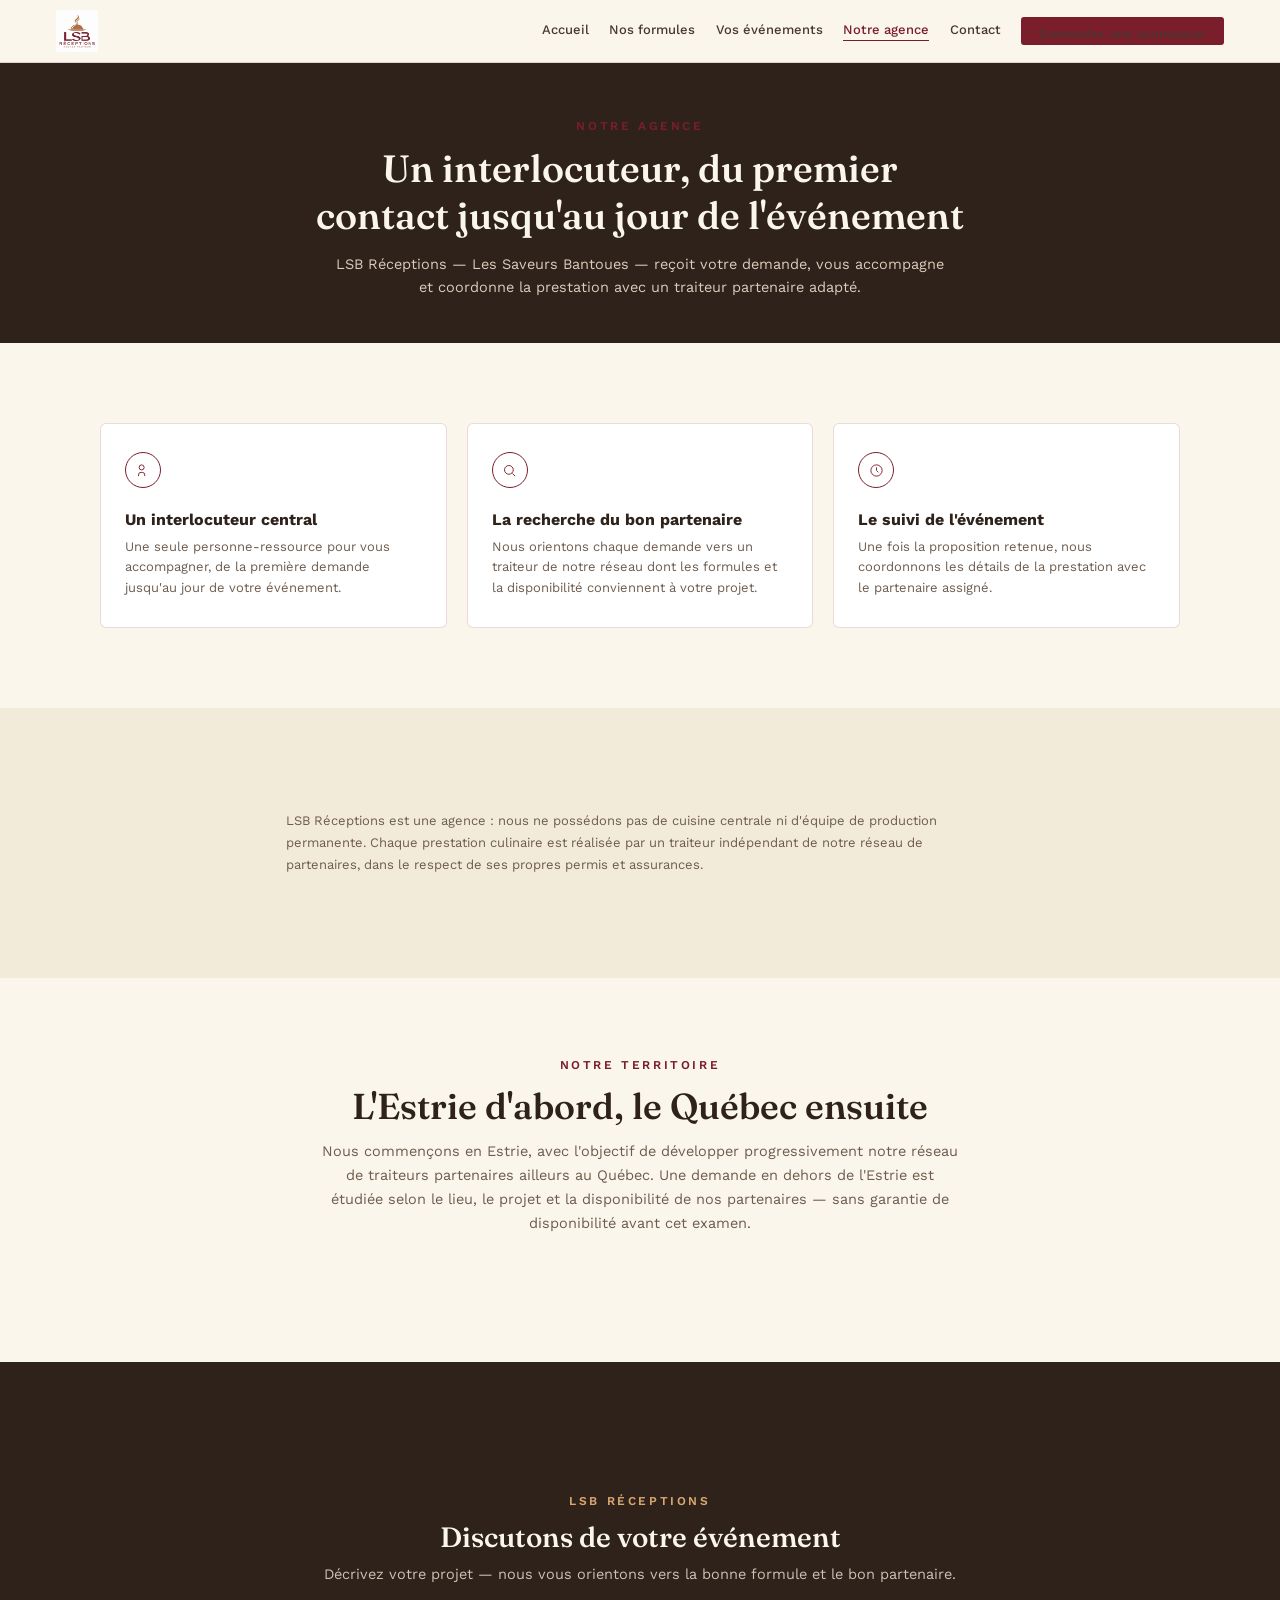
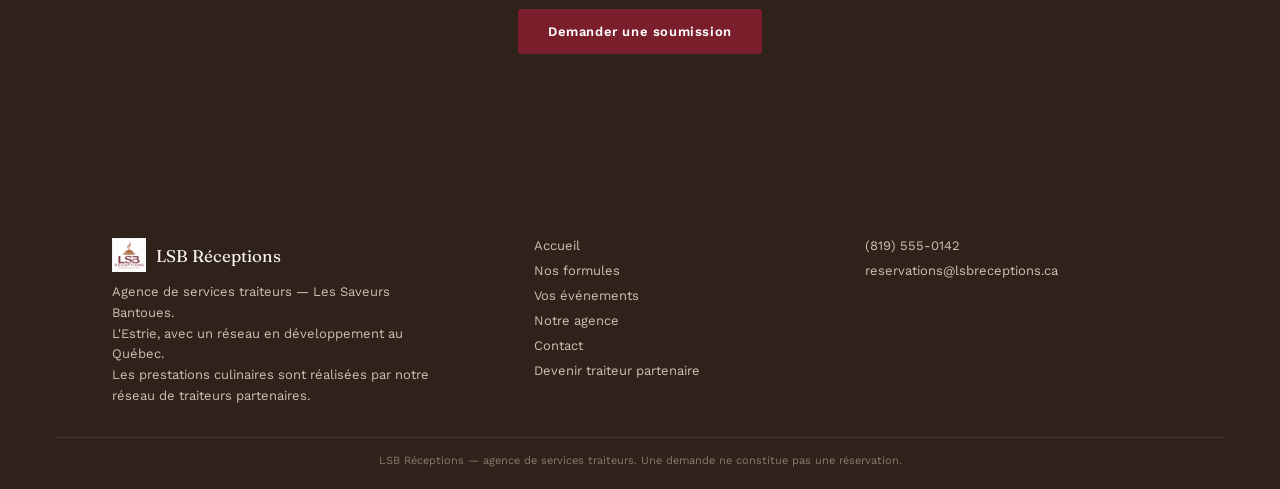
==== agence.html @ 1676e02a "feat: premiere version du site LSB Receptions (agence traiteur, reseau de partenaires) Site independ" ====
<!DOCTYPE html>
<html lang="fr-CA">
<head>
<meta charset="utf-8">
<meta name="viewport" content="width=device-width, initial-scale=1">
<title>Notre agence | LSB Réceptions</title>
<meta name="description" content="LSB Réceptions est une agence de services traiteurs en Estrie qui accompagne ses clients et coordonne les prestations avec un réseau de traiteurs partenaires.">
<link rel="canonical" href="https://lsbreceptions.ca/agence">
<link rel="preconnect" href="https://fonts.googleapis.com">
<link href="https://fonts.googleapis.com/css2?family=Fraunces:ital,opsz,wght@0,9..144,460;0,9..144,560;0,9..144,650;1,9..144,500&family=Work+Sans:wght@400;500;600;700&display=swap" rel="stylesheet">
<link rel="stylesheet" href="/shared/site-base.css">
<style>
.page-hero{background:var(--panel-dark);color:var(--cream);padding:56px clamp(20px,5vw,56px) 44px;text-align:center}
.page-hero h1{font-size:clamp(26px,3.6vw,38px)}
.page-hero p{max-width:620px;margin:14px auto 0;color:#dccbbb;font-size:14.5px;line-height:1.6}
.pillars{display:grid;grid-template-columns:repeat(auto-fit,minmax(230px,1fr));gap:20px;max-width:1080px;margin:0 auto}
.pillar{background:#fff;border:1px solid var(--line);border-radius:6px;padding:28px 24px}
.pillar .ic{width:36px;height:36px;border:1px solid var(--bordeaux);border-radius:50%;display:flex;align-items:center;justify-content:center;color:var(--bordeaux);margin-bottom:14px}
.pillar h4{font-size:16px;margin-bottom:8px}
.pillar p{font-size:13px;color:var(--muted);line-height:1.6;margin:0}
.notice{max-width:760px;margin:0 auto;background:var(--cream-2);border-radius:4px;padding:22px 26px;font-size:13px;color:var(--muted);line-height:1.7}
</style>
</head>
<body>

<nav id="site-nav"></nav>

<section class="page-hero">
  <div class="eyebrow">Notre agence</div>
  <h1>Un interlocuteur, du premier contact jusqu'au jour de l'événement</h1>
  <p>LSB Réceptions — Les Saveurs Bantoues — reçoit votre demande, vous accompagne et coordonne la prestation avec un traiteur partenaire adapté.</p>
</section>

<section>
  <div class="pillars">
    <div class="pillar reveal">
      <div class="ic"><svg width="15" height="15" viewBox="0 0 24 24" fill="none" stroke="currentColor" stroke-width="1.5"><path d="M4 21v-2a4 4 0 0 1 4-4h2a4 4 0 0 1 4 4v2"/><circle cx="9" cy="7" r="4"/></svg></div>
      <h4>Un interlocuteur central</h4>
      <p>Une seule personne-ressource pour vous accompagner, de la première demande jusqu'au jour de votre événement.</p>
    </div>
    <div class="pillar reveal reveal-delay-1">
      <div class="ic"><svg width="15" height="15" viewBox="0 0 24 24" fill="none" stroke="currentColor" stroke-width="1.5"><circle cx="11" cy="11" r="7"/><path d="M21 21l-4.3-4.3"/></svg></div>
      <h4>La recherche du bon partenaire</h4>
      <p>Nous orientons chaque demande vers un traiteur de notre réseau dont les formules et la disponibilité conviennent à votre projet.</p>
    </div>
    <div class="pillar reveal reveal-delay-2">
      <div class="ic"><svg width="15" height="15" viewBox="0 0 24 24" fill="none" stroke="currentColor" stroke-width="1.5"><circle cx="12" cy="12" r="9"/><path d="M12 7v5l3 3"/></svg></div>
      <h4>Le suivi de l'événement</h4>
      <p>Une fois la proposition retenue, nous coordonnons les détails de la prestation avec le partenaire assigné.</p>
    </div>
  </div>
</section>

<section class="on-cream2">
  <div class="notice">
    LSB Réceptions est une agence : nous ne possédons pas de cuisine centrale ni d'équipe de production permanente. Chaque prestation culinaire est réalisée par un traiteur indépendant de notre réseau de partenaires, dans le respect de ses propres permis et assurances.
  </div>
</section>

<section>
  <div class="section-head reveal">
    <div class="eyebrow">Notre territoire</div>
    <h2>L'Estrie d'abord, le Québec ensuite</h2>
    <p>Nous commençons en Estrie, avec l'objectif de développer progressivement notre réseau de traiteurs partenaires ailleurs au Québec. Une demande en dehors de l'Estrie est étudiée selon le lieu, le projet et la disponibilité de nos partenaires — sans garantie de disponibilité avant cet examen.</p>
  </div>
</section>

<section class="on-dark">
  <div class="cta-block reveal">
    <div class="eyebrow">LSB Réceptions</div>
    <h2 style="font-size:clamp(22px,3vw,28px)">Discutons de votre événement</h2>
    <p>Décrivez votre projet — nous vous orientons vers la bonne formule et le bon partenaire.</p>
    <a class="btn" href="/soumission">Demander une soumission</a>
  </div>
</section>

<footer>
  <div id="site-footer"></div>
</footer>

<script src="/shared/site-chrome.js"></script>
<script>
renderSiteChrome('agence');
initReveal();
</script>
</body>
</html>
---- shared/site-base.css ----
/* ============================================================
   LSB RÉCEPTIONS — système visuel commun.
   Identité distincte des autres sites (palette, typographie) :
   agence indépendante, aucune réutilisation de marque.
   ============================================================ */
html,body{margin:0;padding:0;scroll-behavior:smooth}
*{box-sizing:border-box}
::selection{background:#7b1e2c;color:#faf6ec}

:root{
  --ink:#2e221b;
  --ink-soft:#4a382e;
  --cream:#faf6ec;
  --cream-2:#f3ebd9;
  --cream-3:#ecdfc2;
  --bordeaux:#7b1e2c;
  --bordeaux-hover:#631723;
  --bordeaux-soft:#9c3344;
  --champagne:#c17d44;
  --champagne-soft:#d9a872;
  --muted:#6e5c4e;
  --faint:#9c8b7a;
  --line:rgba(123,30,44,.16);
  --panel-dark:#2e221b;
  --panel-dark-2:#3a2b21;
}

body{font-family:'Work Sans',sans-serif;background:var(--cream);color:var(--ink);overflow-x:hidden}
a{color:inherit}
img{max-width:100%}
.wrap{max-width:1200px;margin:0 auto;padding:0 clamp(20px,5vw,56px)}
h1,h2,h3{font-family:'Fraunces',serif;font-weight:560;margin:0;text-wrap:balance}
.eyebrow{font-size:12px;letter-spacing:2.6px;text-transform:uppercase;color:var(--bordeaux);margin-bottom:12px;font-weight:600}
.on-dark .eyebrow{color:var(--champagne-soft)}

.btn{display:inline-flex;align-items:center;gap:8px;cursor:pointer;text-decoration:none;background:var(--bordeaux);color:#fff;padding:15px 30px;font-size:13px;letter-spacing:.6px;border-radius:3px;border:none;font-family:'Work Sans',sans-serif;font-weight:600;transition:background .2s,box-shadow .2s,transform .2s}
.btn:hover{background:var(--bordeaux-hover);box-shadow:0 10px 24px rgba(123,30,44,.25);transform:translateY(-1px)}
.btn-outline{display:inline-flex;align-items:center;gap:8px;text-decoration:none;border:1.5px solid var(--ink);color:var(--ink);padding:14px 28px;font-size:13px;letter-spacing:.6px;border-radius:3px;transition:border-color .2s,color .2s,background .2s;background:none;cursor:pointer;font-family:'Work Sans',sans-serif;font-weight:600}
.btn-outline:hover{border-color:var(--bordeaux);color:var(--bordeaux)}
.btn-outline.on-dark{border-color:rgba(250,246,236,.4);color:var(--cream)}
.btn-outline.on-dark:hover{border-color:var(--champagne-soft);color:var(--champagne-soft)}
.btn-sm{padding:10px 18px;font-size:12px}
.btn-block{width:100%;justify-content:center}

.reveal{opacity:0;transform:translateY(14px);transition:opacity .5s ease,transform .5s ease}
.reveal.is-visible{opacity:1;transform:none}
.reveal-delay-1.is-visible{transition-delay:.08s}
.reveal-delay-2.is-visible{transition-delay:.16s}
@media (prefers-reduced-motion:reduce){ .reveal{opacity:1!important;transform:none!important;transition:none!important} html{scroll-behavior:auto} }

/* ============ NAV ============ */
nav{position:sticky;top:0;z-index:100;display:flex;align-items:center;justify-content:space-between;gap:18px;padding:10px clamp(20px,5vw,56px);background:rgba(250,246,236,.94);backdrop-filter:blur(10px);border-bottom:1px solid var(--line)}
.logo{display:flex;align-items:center;gap:10px;text-decoration:none;flex-shrink:0;white-space:nowrap}
.logo img{height:42px;width:auto}
.nav-toggle{display:none;flex-direction:column;justify-content:center;gap:4px;background:none;border:none;cursor:pointer;padding:8px;margin-left:auto}
.nav-toggle span{width:20px;height:1.5px;background:var(--ink);display:block}
.nav-links{display:flex;align-items:center;gap:clamp(10px,1.6vw,22px);flex-wrap:nowrap;font-size:13px}
.nav-links>a{text-decoration:none;color:var(--ink-soft);border-bottom:1px solid transparent;padding-bottom:3px;white-space:nowrap;font-weight:500}
.nav-links>a:hover,.nav-links>a.is-current{color:var(--bordeaux);border-color:var(--bordeaux)}
.nav-cta{white-space:nowrap}
@media (max-width:980px){ .nav-cta{display:none} }
@media (max-width:860px){
  .nav-toggle{display:flex}
  .nav-links{position:fixed;top:62px;left:0;right:0;flex-direction:column;align-items:stretch;gap:0;background:var(--cream);border-bottom:1px solid var(--line);padding:6px 20px 16px;max-height:calc(100vh - 62px);overflow-y:auto;transform:translateY(-8px);opacity:0;pointer-events:none;transition:opacity .2s,transform .2s;box-shadow:0 14px 24px rgba(46,34,27,.08)}
  .nav-links.is-open{transform:none;opacity:1;pointer-events:auto}
  .nav-links>a{padding:14px 2px;border-bottom:1px solid var(--line)}
  .nav-cta{display:inline-flex;justify-content:center;margin-top:10px}
}

/* ============ FOOTER ============ */
footer{background:var(--panel-dark);color:#cfc0b2;padding:52px clamp(20px,5vw,56px) 0}
.footer-grid{display:grid;grid-template-columns:1.3fr 1fr 1fr;gap:28px;padding-bottom:30px;border-bottom:1px solid rgba(250,246,236,.1)}
.footer-brand{display:flex;align-items:center;gap:10px;margin-bottom:10px}
.footer-brand img{height:34px;width:auto}
.footer-brand span{font-family:'Fraunces',serif;color:var(--cream);font-size:17px}
.footer-grid p{font-size:13px;line-height:1.6;margin:0;max-width:320px;color:#cfc0b2}
.footer-links{display:flex;flex-direction:column;gap:10px;font-size:13px}
.footer-links a{text-decoration:none;color:#cfc0b2}
.footer-links a:hover{color:var(--champagne-soft)}
.footer-partner{font-size:12px;color:#a2907f;margin-top:4px}
.footer-bottom{max-width:1200px;margin:0 auto;padding:16px clamp(20px,5vw,56px) 22px;font-size:11px;color:#8a7a6b;text-align:center}
@media (max-width:700px){ .footer-grid{grid-template-columns:1fr;gap:22px} }

/* ============ SECTIONS ============ */
section{padding:80px clamp(20px,5vw,56px)}
.on-dark{background:var(--panel-dark);color:var(--cream)}
.on-dark .section-head p{color:#cfc0b2}
.on-cream2{background:var(--cream-2)}
.section-head{text-align:center;max-width:640px;margin:0 auto 46px}
.section-head p{color:var(--muted);font-size:14.5px;line-height:1.65;margin-top:12px}
.section-head h2{font-size:clamp(25px,3.4vw,36px)}

/* ============ FAQ ============ */
.faq{max-width:760px;margin:0 auto}
details{border-bottom:1px solid var(--line);padding:20px 0}
.on-dark details{border-color:rgba(250,246,236,.12)}
summary{cursor:pointer;list-style:none;display:flex;justify-content:space-between;gap:16px;font-family:'Fraunces',serif;font-size:17px}
summary::-webkit-details-marker{display:none}
summary::after{content:'+';color:var(--bordeaux);font-size:20px}
.on-dark summary::after{color:var(--champagne-soft)}
details[open] summary::after{content:'−'}
details p{font-size:13.5px;color:var(--muted);line-height:1.7;margin:12px 0 0}
.on-dark details p{color:#cfc0b2}

.cta-block{text-align:center;background:var(--panel-dark);color:var(--cream);padding:52px clamp(24px,5vw,56px);max-width:820px;margin:0 auto;border-radius:4px}
.cta-block .eyebrow{color:var(--champagne-soft)}
.cta-block p{color:#cfc0b2;font-size:14.5px;margin:12px 0 26px}

/* ============ CARTES FORMULES / OCCASIONS ============ */
.card-grid{display:grid;grid-template-columns:repeat(auto-fit,minmax(260px,1fr));gap:22px;max-width:1200px;margin:0 auto}
.f-card{background:#fff;border:1px solid var(--line);border-radius:6px;overflow:hidden;display:flex;flex-direction:column;transition:border-color .2s,box-shadow .2s,transform .2s}
.f-card:hover{border-color:var(--bordeaux);box-shadow:0 14px 30px -18px rgba(46,34,27,.3);transform:translateY(-2px)}
.f-photo{aspect-ratio:4/3;background:linear-gradient(145deg,var(--cream-3),var(--cream-2));display:flex;align-items:center;justify-content:center;position:relative;overflow:hidden}
.f-photo img{width:100%;height:100%;object-fit:cover;display:block}
.f-photo-placeholder{display:flex;flex-direction:column;align-items:center;gap:8px;color:var(--faint);font-size:11.5px;text-align:center;padding:16px}
.f-body{padding:22px 22px 24px;display:flex;flex-direction:column;gap:8px;flex-grow:1}
.f-body h3{font-size:19px}
.f-body p.desc{font-size:13.5px;color:var(--muted);line-height:1.6;margin:0;flex-grow:1}
.f-status{display:inline-flex;align-self:flex-start;font-size:10.5px;letter-spacing:.4px;text-transform:uppercase;color:var(--champagne);background:rgba(193,125,68,.12);padding:4px 10px;border-radius:999px;font-weight:600}
.f-cta{margin-top:10px}

.occ-grid{display:grid;grid-template-columns:repeat(auto-fit,minmax(240px,1fr));gap:20px;max-width:1100px;margin:0 auto}
.occ-card{background:var(--panel-dark-2);border-radius:6px;padding:30px 26px;color:var(--cream)}
.occ-card .ic{width:38px;height:38px;border:1px solid var(--champagne-soft);border-radius:50%;display:flex;align-items:center;justify-content:center;color:var(--champagne-soft);margin-bottom:14px}
.occ-card h3{font-size:17px;margin-bottom:8px}
.occ-card p{font-size:13px;color:#cfc0b2;line-height:1.6;margin:0}

/* ============ ÉTAPES ============ */
.steps{display:grid;grid-template-columns:repeat(3,1fr);gap:1px;background:var(--line);max-width:1000px;margin:0 auto}
.steps>div{background:#fff;padding:30px 26px}
.step-num{font-family:'Fraunces',serif;font-size:30px;color:var(--bordeaux);line-height:1;margin-bottom:10px}
.steps h4{font-size:16px;margin:0 0 8px}
.steps p{font-size:13px;color:var(--muted);line-height:1.6;margin:0}
@media (max-width:760px){ .steps{grid-template-columns:1fr} }

/* ============ FORMULAIRES ============ */
.form-wrap{max-width:720px;margin:0 auto}
.field{margin-bottom:18px}
.field label{display:block;font-size:12.5px;font-weight:600;color:var(--ink);margin-bottom:6px}
.field .hint{font-weight:400;color:var(--faint);font-size:11px}
.field input,.field select,.field textarea{width:100%;padding:12px 14px;background:#fff;border:1px solid var(--line);color:var(--ink);border-radius:3px;font-family:'Work Sans',sans-serif;font-size:14px}
.field input:focus,.field select:focus,.field textarea:focus{outline:2px solid var(--bordeaux);outline-offset:1px}
.field textarea{min-height:90px;resize:vertical}
.field-grid{display:grid;grid-template-columns:1fr 1fr;gap:16px}
@media (max-width:560px){ .field-grid{grid-template-columns:1fr} }
.check-row{display:flex;align-items:flex-start;gap:10px;padding:13px 15px;border:1px solid var(--line);background:#fff;border-radius:3px;margin-bottom:16px;font-size:12.5px;color:var(--muted);line-height:1.6}
.check-row input{margin-top:3px;accent-color:var(--bordeaux)}
.error-box{background:rgba(185,70,60,.08);border:1px solid rgba(185,70,60,.3);color:#8a2e24;padding:12px 16px;border-radius:3px;font-size:13px;margin-bottom:16px}
.confirm-screen{text-align:center;max-width:560px;margin:0 auto;padding:26px 0}
.confirm-check{width:60px;height:60px;border-radius:50%;background:rgba(123,30,44,.1);color:var(--bordeaux);font-size:26px;display:flex;align-items:center;justify-content:center;margin:0 auto 20px}
.confirm-ref{font-family:'Fraunces',serif;font-size:19px;color:var(--bordeaux);margin-top:10px}

/* ---- Formulaire par étapes ---- */
.step-indicator{display:flex;align-items:center;justify-content:center;gap:10px;margin-bottom:36px}
.step-dot{display:flex;align-items:center;gap:8px;font-size:12px;color:var(--faint);font-weight:600}
.step-dot .n{width:26px;height:26px;border-radius:50%;border:1.5px solid var(--line);display:flex;align-items:center;justify-content:center;font-family:'Fraunces',serif;font-size:13px;color:var(--faint)}
.step-dot.is-active{color:var(--bordeaux)}
.step-dot.is-active .n{border-color:var(--bordeaux);color:var(--bordeaux);background:rgba(123,30,44,.06)}
.step-dot.is-done .n{border-color:var(--bordeaux);background:var(--bordeaux);color:#fff}
.step-sep{width:28px;height:1px;background:var(--line)}
.form-step{display:none}
.form-step.is-active{display:block}
.recap{background:var(--cream-2);border-radius:4px;padding:20px 22px;margin:20px 0 26px;font-size:13px}
.recap-row{display:flex;justify-content:space-between;gap:16px;padding:7px 0;border-bottom:1px solid rgba(46,34,27,.08)}
.recap-row:last-child{border:none}
.recap-row .rl{color:var(--muted)}
.recap-row .rv{font-weight:600;text-align:right}
.step-nav{display:flex;justify-content:space-between;gap:14px;margin-top:22px}
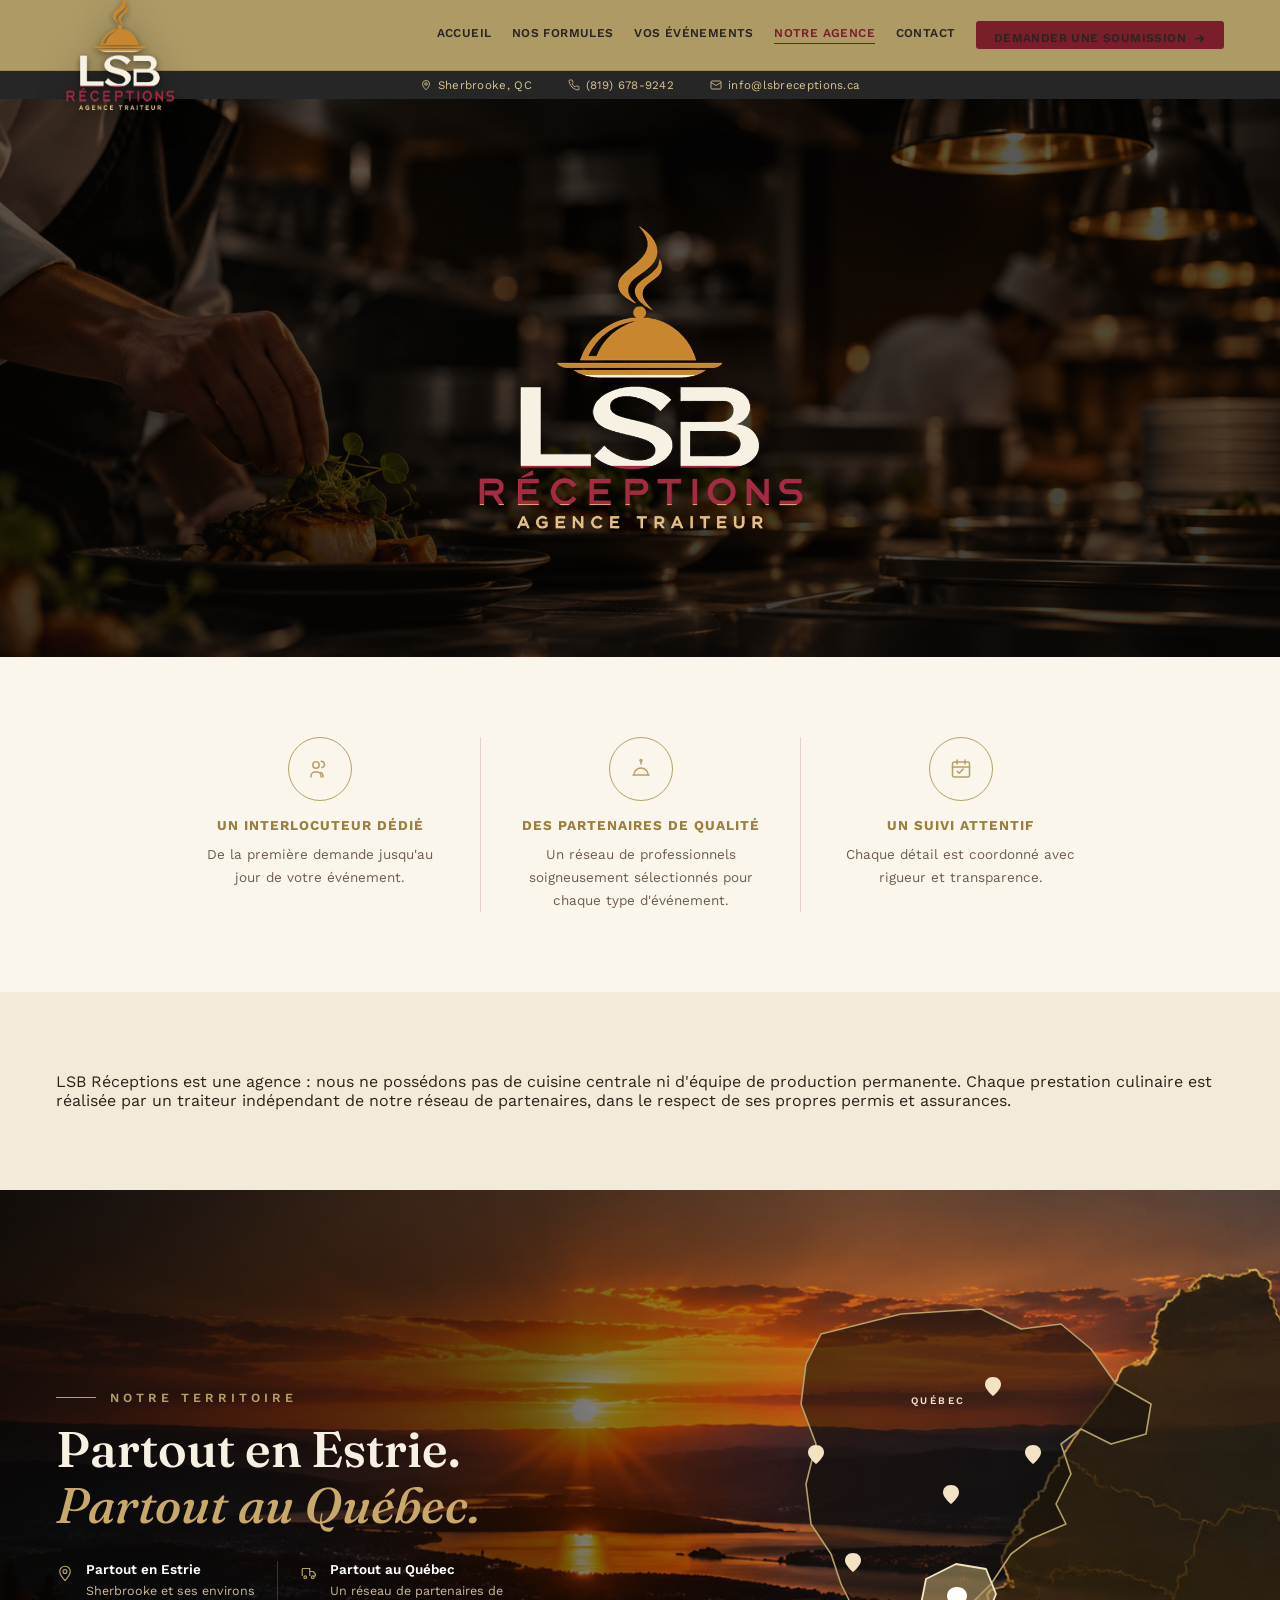
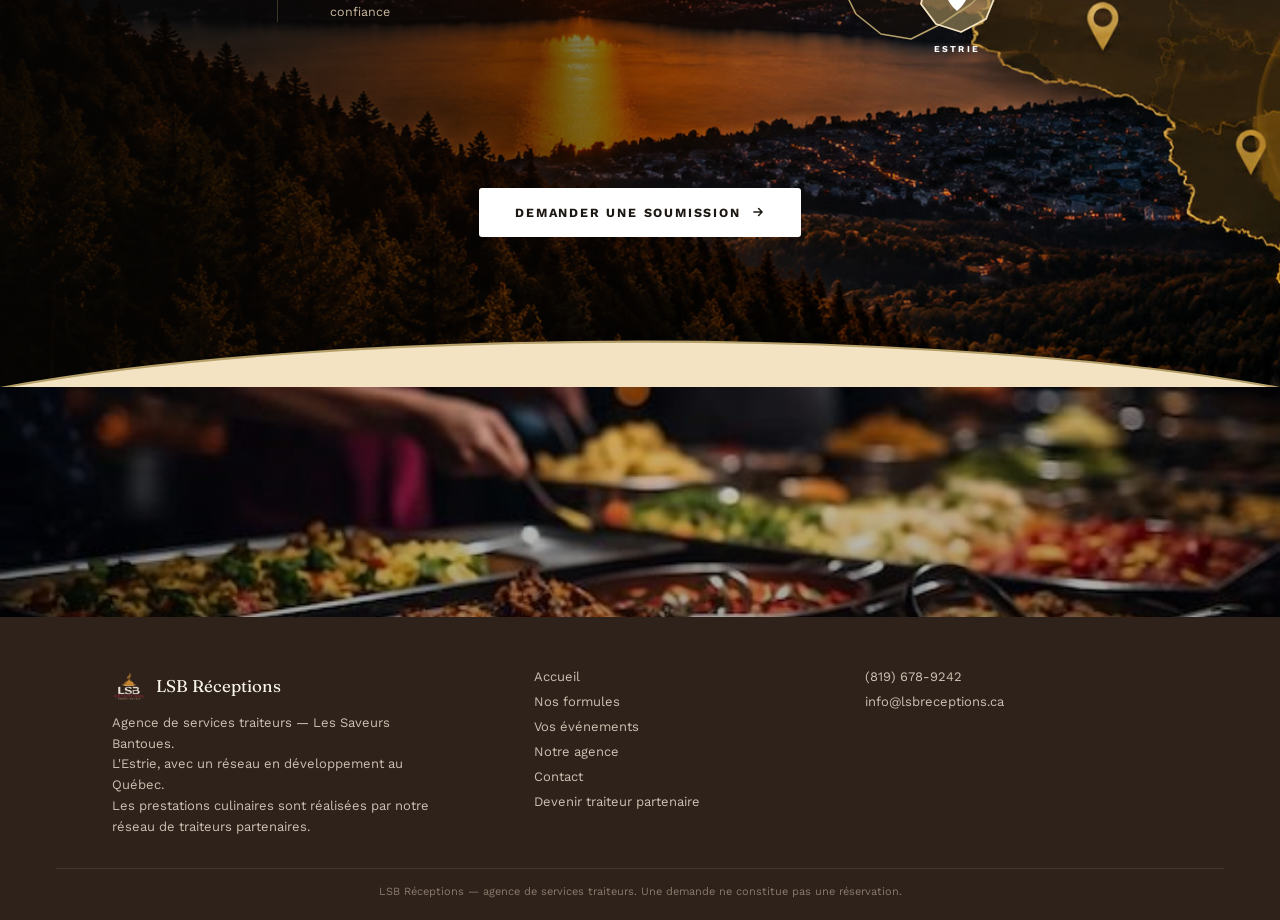
==== commit 51773d4d: "Redesign Notre agence page to match the reference mockup Rebuilds the page around: a full-bleed hero" ====
--- a/agence.html
+++ b/agence.html
@@ -7,46 +7,121 @@
 <meta name="description" content="LSB Réceptions est une agence de services traiteurs en Estrie qui accompagne ses clients et coordonne les prestations avec un réseau de traiteurs partenaires.">
 <link rel="canonical" href="https://lsbreceptions.ca/agence">
 <link rel="preconnect" href="https://fonts.googleapis.com">
-<link href="https://fonts.googleapis.com/css2?family=Fraunces:ital,opsz,wght@0,9..144,460;0,9..144,560;0,9..144,650;1,9..144,500&family=Work+Sans:wght@400;500;600;700&display=swap" rel="stylesheet">
+<link href="https://fonts.googleapis.com/css2?family=Anton&family=Fraunces:ital,opsz,wght@0,9..144,460;0,9..144,560;0,9..144,650;1,9..144,500&family=Work+Sans:wght@400;500;600;700&display=swap" rel="stylesheet">
 <link rel="stylesheet" href="/shared/site-base.css">
 <style>
-.page-hero{background:var(--panel-dark);color:var(--cream);padding:56px clamp(20px,5vw,56px) 44px;text-align:center}
-.page-hero h1{font-size:clamp(26px,3.6vw,38px)}
-.page-hero p{max-width:620px;margin:14px auto 0;color:#dccbbb;font-size:14.5px;line-height:1.6}
-.pillars{display:grid;grid-template-columns:repeat(auto-fit,minmax(230px,1fr));gap:20px;max-width:1080px;margin:0 auto}
-.pillar{background:#fff;border:1px solid var(--line);border-radius:6px;padding:28px 24px}
-.pillar .ic{width:36px;height:36px;border:1px solid var(--bordeaux);border-radius:50%;display:flex;align-items:center;justify-content:center;color:var(--bordeaux);margin-bottom:14px}
-.pillar h4{font-size:16px;margin-bottom:8px}
-.pillar p{font-size:13px;color:var(--muted);line-height:1.6;margin:0}
-.notice{max-width:760px;margin:0 auto;background:var(--cream-2);border-radius:4px;padding:22px 26px;font-size:13px;color:var(--muted);line-height:1.7}
+.sr-only{position:absolute;width:1px;height:1px;padding:0;margin:-1px;overflow:hidden;clip:rect(0,0,0,0);white-space:nowrap;border:0}
+
+/* ---- Hero logo ---- */
+.agence-hero{position:relative;height:clamp(420px,62vh,620px);display:flex;align-items:center;justify-content:center;overflow:hidden;background:#000}
+.agence-hero::before{content:'';position:absolute;inset:0;background:url('reservation-cuisine.jpg') center/cover no-repeat;filter:brightness(.5) saturate(1.05)}
+.agence-hero::after{content:'';position:absolute;inset:0;background:linear-gradient(180deg,rgba(10,8,6,.3) 0%,rgba(10,8,6,.55) 100%)}
+.agence-hero-logo{position:relative;z-index:1;width:clamp(260px,30vw,460px)}
+.agence-hero-logo img{display:block;width:100%;height:auto;filter:drop-shadow(0 10px 34px rgba(0,0,0,.5))}
+
+/* ---- Trois engagements ---- */
+.agence-pillars-section{padding:clamp(54px,7vw,80px) clamp(20px,5vw,56px);background:var(--cream)}
+.agence-pillars{display:flex;justify-content:center;max-width:1040px;margin:0 auto}
+.agence-pillar{flex:1;max-width:320px;text-align:center;padding:0 clamp(18px,3vw,40px);transition:transform .3s ease}
+.agence-pillar+.agence-pillar{border-left:1px solid var(--line)}
+.agence-pillar:hover{transform:translateY(-5px)}
+.agence-pillar-icon{width:64px;height:64px;border:1.5px solid #B5A06A;border-radius:50%;display:flex;align-items:center;justify-content:center;color:#B5A06A;margin:0 auto 16px;transition:border-color .3s ease,transform .3s ease}
+.agence-pillar:hover .agence-pillar-icon{transform:scale(1.08);border-color:var(--bordeaux)}
+.agence-pillar h3{font-family:'Work Sans',sans-serif;font-size:13.5px;font-weight:700;letter-spacing:1px;text-transform:uppercase;color:#9c7f3e;margin:0 0 10px;transition:color .3s ease}
+.agence-pillar:hover h3{color:var(--bordeaux)}
+.agence-pillar p{font-size:13.5px;line-height:1.7;color:var(--muted);margin:0}
+@media (max-width:820px){
+  .agence-pillars{flex-direction:column;gap:38px;max-width:360px;margin:0 auto}
+  .agence-pillar{max-width:none;padding:0}
+  .agence-pillar+.agence-pillar{border-left:none}
+}
+
+/* ---- Notre territoire ---- */
+.territoire-section{position:relative;padding:clamp(66px,9vw,104px) clamp(20px,5vw,56px) clamp(110px,13vw,150px);overflow:hidden;background:#0d0b08}
+.territoire-section::before{content:'';position:absolute;inset:0;background:url('territoire-estrie.jpg') center/cover no-repeat}
+.territoire-section::after{content:'';position:absolute;inset:0;background:linear-gradient(90deg,rgba(7,5,3,.88) 0%,rgba(7,5,3,.58) 42%,rgba(7,5,3,.18) 68%,rgba(7,5,3,.06) 100%)}
+.territoire-grid{position:relative;z-index:1;display:grid;grid-template-columns:1.05fr .95fr;gap:clamp(30px,5vw,60px);align-items:center;max-width:1180px;margin:0 auto}
+.territoire-eyebrow{display:flex;align-items:center;gap:14px;margin-bottom:16px}
+.territoire-eyebrow i{display:block;width:40px;height:1px;background:#B5A06A;font-style:normal}
+.territoire-eyebrow span{font-family:'Work Sans',sans-serif;font-weight:600;font-size:12.5px;letter-spacing:4px;color:#B5A06A;text-transform:uppercase}
+.territoire-title{font-family:'Fraunces',serif;font-weight:560;font-size:clamp(30px,4.6vw,50px);line-height:1.12;margin:0 0 28px;color:#F7F1E4}
+.territoire-title .gold{color:#C9A96A;font-style:italic;font-weight:500}
+.territoire-facts{display:flex;gap:22px;flex-wrap:wrap}
+.territoire-fact{display:flex;gap:12px;align-items:flex-start;max-width:220px}
+.territoire-fact svg{flex-shrink:0;color:#B5A06A;margin-top:3px}
+.territoire-fact strong{display:block;font-size:13.5px;color:#fff;margin-bottom:3px;font-weight:600}
+.territoire-fact span{font-size:12.5px;color:#cbb99f;line-height:1.5}
+.territoire-fact-sep{width:1px;background:rgba(181,160,106,.3);align-self:stretch}
+.territoire-map-wrap{position:relative;aspect-ratio:1/1;max-width:420px;margin:0 auto;width:100%}
+.territoire-map{width:100%;height:100%;overflow:visible}
+.qc-outline{fill:rgba(20,16,10,.6);stroke:#B5A06A;stroke-width:1.6;stroke-linejoin:round}
+.qc-estrie{fill:#B5A06A;fill-opacity:.55;stroke:#F3E3C3;stroke-width:1.8;stroke-linejoin:round;transition:fill-opacity .4s ease}
+.territoire-map-wrap:hover .qc-estrie{fill-opacity:.72}
+.qc-label{font-family:'Work Sans',sans-serif;font-weight:600;font-size:10px;letter-spacing:2.4px;fill:#F3E3C3;text-transform:uppercase}
+.qc-label-estrie{font-family:'Work Sans',sans-serif;font-weight:700;font-size:9px;letter-spacing:2.2px;fill:#fff;text-transform:uppercase}
+.map-pin{cursor:pointer}
+.map-pin:focus-visible{outline:none}
+.map-pin .pin-shape{fill:#F3E3C3;transition:transform .2s ease;transform-origin:center;transform-box:fill-box}
+.map-pin:hover .pin-shape,.map-pin:focus-visible .pin-shape{transform:scale(1.18)}
+.map-pin.is-primary .pin-shape{fill:#fff}
+.map-pin .pin-pulse{fill:none;stroke:#F3E3C3;stroke-width:1;opacity:0;transform-origin:center;transform-box:fill-box}
+.map-pin.is-primary .pin-pulse{animation:pinPulse 2.6s ease-out infinite}
+.map-pin .pin-tooltip-text{opacity:0;transition:opacity .18s ease;paint-order:stroke;stroke:#1c1712;stroke-width:3px;stroke-linejoin:round}
+.map-pin:hover .pin-tooltip-text,.map-pin:focus-visible .pin-tooltip-text{opacity:1}
+@keyframes pinPulse{0%{opacity:.6;transform:scale(.3)}80%{opacity:0;transform:scale(2.8)}100%{opacity:0;transform:scale(2.8)}}
+.territoire-cta{position:relative;z-index:1;text-align:center;margin-top:clamp(48px,6vw,70px)}
+.btn-territoire{display:inline-flex;align-items:center;gap:10px;text-decoration:none;background:#fff;color:#1c1712;padding:17px 36px;font-size:12.5px;letter-spacing:1.8px;text-transform:uppercase;font-weight:700;border-radius:3px;font-family:'Work Sans',sans-serif;transition:background .25s ease,transform .25s ease,box-shadow .25s ease}
+.btn-territoire svg{transition:transform .25s ease}
+.btn-territoire:hover{background:#F3E3C3;transform:translateY(-1px);box-shadow:0 16px 34px -16px rgba(0,0,0,.6)}
+.btn-territoire:hover svg{transform:translateX(4px)}
+.territoire-wave{position:absolute;left:0;bottom:-1px;width:100%;height:clamp(32px,5.5vw,64px);z-index:2}
+@media (max-width:900px){
+  .territoire-grid{grid-template-columns:1fr;text-align:center}
+  .territoire-eyebrow{justify-content:center}
+  .territoire-facts{justify-content:center}
+  .territoire-fact{text-align:left}
+  .territoire-map-wrap{max-width:300px;margin-top:10px}
+  .territoire-section::after{background:linear-gradient(180deg,rgba(7,5,3,.8) 0%,rgba(7,5,3,.5) 55%,rgba(7,5,3,.2) 100%)}
+}
+
+/* ---- Bande photo de clôture ---- */
+.agence-bottom-strip{height:clamp(140px,22vw,230px);background:url('ambiance-buffet.jpg') center 35%/cover no-repeat;position:relative}
+.agence-bottom-strip::after{content:'';position:absolute;inset:0;background:linear-gradient(180deg,rgba(0,0,0,.15),rgba(0,0,0,.35))}
+
+@media (prefers-reduced-motion:reduce){
+  .map-pin .pin-pulse{animation:none}
+}
 </style>
 </head>
 <body>
 
 <nav id="site-nav"></nav>
-
-<section class="page-hero">
-  <div class="eyebrow">Notre agence</div>
-  <h1>Un interlocuteur, du premier contact jusqu'au jour de l'événement</h1>
-  <p>LSB Réceptions — Les Saveurs Bantoues — reçoit votre demande, vous accompagne et coordonne la prestation avec un traiteur partenaire adapté.</p>
-</section>
-
-<section>
-  <div class="pillars">
-    <div class="pillar reveal">
-      <div class="ic"><svg width="15" height="15" viewBox="0 0 24 24" fill="none" stroke="currentColor" stroke-width="1.5"><path d="M4 21v-2a4 4 0 0 1 4-4h2a4 4 0 0 1 4 4v2"/><circle cx="9" cy="7" r="4"/></svg></div>
-      <h4>Un interlocuteur central</h4>
-      <p>Une seule personne-ressource pour vous accompagner, de la première demande jusqu'au jour de votre événement.</p>
-    </div>
-    <div class="pillar reveal reveal-delay-1">
-      <div class="ic"><svg width="15" height="15" viewBox="0 0 24 24" fill="none" stroke="currentColor" stroke-width="1.5"><circle cx="11" cy="11" r="7"/><path d="M21 21l-4.3-4.3"/></svg></div>
-      <h4>La recherche du bon partenaire</h4>
-      <p>Nous orientons chaque demande vers un traiteur de notre réseau dont les formules et la disponibilité conviennent à votre projet.</p>
-    </div>
-    <div class="pillar reveal reveal-delay-2">
-      <div class="ic"><svg width="15" height="15" viewBox="0 0 24 24" fill="none" stroke="currentColor" stroke-width="1.5"><circle cx="12" cy="12" r="9"/><path d="M12 7v5l3 3"/></svg></div>
-      <h4>Le suivi de l'événement</h4>
-      <p>Une fois la proposition retenue, nous coordonnons les détails de la prestation avec le partenaire assigné.</p>
+<h1 class="sr-only">Notre agence — LSB Réceptions, un interlocuteur du premier contact jusqu'au jour de l'événement</h1>
+
+<!-- ============ HERO LOGO ============ -->
+<section class="agence-hero">
+  <div class="agence-hero-logo reveal">
+    <img src="logo-lsb-receptions.png" alt="LSB Réceptions — Agence traiteur">
+  </div>
+</section>
+
+<!-- ============ TROIS ENGAGEMENTS ============ -->
+<section class="agence-pillars-section">
+  <div class="agence-pillars">
+    <div class="agence-pillar reveal">
+      <div class="agence-pillar-icon"><svg width="24" height="24" viewBox="0 0 24 24" fill="none" stroke="currentColor" stroke-width="1.5" stroke-linecap="round" stroke-linejoin="round"><path d="M3 20v-1a4 4 0 0 1 4-4h2a4 4 0 0 1 4 4v1"/><circle cx="8" cy="8" r="3.2"/><path d="M15 20v-1a4 4 0 0 0-2.4-3.66"/><path d="M13.2 4.3A3.2 3.2 0 0 1 14 10.6"/></svg></div>
+      <h3>Un interlocuteur dédié</h3>
+      <p>De la première demande jusqu'au jour de votre événement.</p>
+    </div>
+    <div class="agence-pillar reveal reveal-delay-1">
+      <div class="agence-pillar-icon"><svg width="24" height="24" viewBox="0 0 24 24" fill="none" stroke="currentColor" stroke-width="1.5" stroke-linecap="round" stroke-linejoin="round"><path d="M4 18h16"/><path d="M5 18a7 7 0 0 1 14 0"/><path d="M12 7V4.6"/><circle cx="12" cy="3.4" r="1"/></svg></div>
+      <h3>Des partenaires de qualité</h3>
+      <p>Un réseau de professionnels soigneusement sélectionnés pour chaque type d'événement.</p>
+    </div>
+    <div class="agence-pillar reveal reveal-delay-2">
+      <div class="agence-pillar-icon"><svg width="24" height="24" viewBox="0 0 24 24" fill="none" stroke="currentColor" stroke-width="1.5" stroke-linecap="round" stroke-linejoin="round"><rect x="3.5" y="5" width="17" height="15" rx="2"/><path d="M8 3v4M16 3v4M3.5 10h17"/><path d="M8.2 14.2l2 2 4-4.2"/></svg></div>
+      <h3>Un suivi attentif</h3>
+      <p>Chaque détail est coordonné avec rigueur et transparence.</p>
     </div>
   </div>
 </section>
@@ -57,22 +132,86 @@
   </div>
 </section>
 
-<section>
-  <div class="section-head reveal">
-    <div class="eyebrow">Notre territoire</div>
-    <h2>L'Estrie d'abord, le Québec ensuite</h2>
-    <p>Nous commençons en Estrie, avec l'objectif de développer progressivement notre réseau de traiteurs partenaires ailleurs au Québec. Une demande en dehors de l'Estrie est étudiée selon le lieu, le projet et la disponibilité de nos partenaires — sans garantie de disponibilité avant cet examen.</p>
-  </div>
-</section>
-
-<section class="on-dark">
-  <div class="cta-block reveal">
-    <div class="eyebrow">LSB Réceptions</div>
-    <h2 style="font-size:clamp(22px,3vw,28px)">Discutons de votre événement</h2>
-    <p>Décrivez votre projet — nous vous orientons vers la bonne formule et le bon partenaire.</p>
-    <a class="btn" href="/soumission">Demander une soumission</a>
-  </div>
-</section>
+<!-- ============ NOTRE TERRITOIRE ============ -->
+<section class="territoire-section">
+  <div class="territoire-grid">
+    <div class="territoire-text reveal">
+      <div class="territoire-eyebrow"><i></i><span>Notre territoire</span></div>
+      <h2 class="territoire-title">Partout en Estrie.<br><span class="gold">Partout au Québec.</span></h2>
+      <div class="territoire-facts">
+        <div class="territoire-fact">
+          <svg width="18" height="18" viewBox="0 0 24 24" fill="none" stroke="currentColor" stroke-width="1.6"><path d="M12 22s7-7.4 7-12a7 7 0 1 0-14 0c0 4.6 7 12 7 12z"/><circle cx="12" cy="10" r="2.6"/></svg>
+          <div><strong>Partout en Estrie</strong><span>Sherbrooke et ses environs</span></div>
+        </div>
+        <div class="territoire-fact-sep"></div>
+        <div class="territoire-fact">
+          <svg width="18" height="18" viewBox="0 0 24 24" fill="none" stroke="currentColor" stroke-width="1.6"><path d="M3 16V7a1 1 0 0 1 1-1h9v10"/><path d="M13 10h4.5l3 3.3V16h-2"/><circle cx="7" cy="17.5" r="1.8"/><circle cx="17" cy="17.5" r="1.8"/></svg>
+          <div><strong>Partout au Québec</strong><span>Un réseau de partenaires de confiance</span></div>
+        </div>
+      </div>
+    </div>
+
+    <div class="territoire-map-wrap reveal reveal-delay-1">
+      <svg class="territoire-map" viewBox="0 0 400 420" role="img" aria-label="Carte stylisée du Québec, avec l'Estrie mise en évidence et des repères de villes réelles">
+        <path class="qc-outline" d="M60,40 L140,20 L220,15 L260,35 L300,30 L330,55 L355,90 L390,110 L385,140 L350,150 L320,135 L300,150 L310,180 L295,210 L305,230 L270,245 L250,260 L230,290 L210,310 L180,330 L150,345 L120,340 L95,320 L80,290 L70,260 L50,230 L45,190 L55,150 L40,110 L45,70 Z"/>
+        <path class="qc-estrie" d="M195,270 L225,275 L235,300 L225,325 L200,338 L175,330 L160,310 L165,285 Z"/>
+        <text class="qc-label" x="150" y="110">Québec</text>
+        <text class="qc-label-estrie" x="196" y="358" text-anchor="middle">Estrie</text>
+
+        <g class="map-pin" tabindex="0" role="img" aria-label="Gatineau" transform="translate(55,160)">
+          <title>Gatineau</title>
+          <circle class="pin-pulse" r="10"/>
+          <path class="pin-shape" d="M0,-9 C5,-9 8,-5.5 8,-1.5 C8,3.5 0,10 0,10 C0,10 -8,3.5 -8,-1.5 C-8,-5.5 -5,-9 0,-9 Z"/>
+          <text class="pin-tooltip-text" x="0" y="-22" text-anchor="middle" font-family="Work Sans, sans-serif" font-size="9" fill="#F3E3C3">Gatineau</text>
+        </g>
+        <g class="map-pin" tabindex="0" role="img" aria-label="Montréal" transform="translate(92,268)">
+          <title>Montréal</title>
+          <circle class="pin-pulse" r="10"/>
+          <path class="pin-shape" d="M0,-9 C5,-9 8,-5.5 8,-1.5 C8,3.5 0,10 0,10 C0,10 -8,3.5 -8,-1.5 C-8,-5.5 -5,-9 0,-9 Z"/>
+          <text class="pin-tooltip-text" x="0" y="-22" text-anchor="middle" font-family="Work Sans, sans-serif" font-size="9" fill="#F3E3C3">Montréal</text>
+        </g>
+        <g class="map-pin" tabindex="0" role="img" aria-label="Trois-Rivières" transform="translate(190,200)">
+          <title>Trois-Rivières</title>
+          <circle class="pin-pulse" r="10"/>
+          <path class="pin-shape" d="M0,-9 C5,-9 8,-5.5 8,-1.5 C8,3.5 0,10 0,10 C0,10 -8,3.5 -8,-1.5 C-8,-5.5 -5,-9 0,-9 Z"/>
+          <text class="pin-tooltip-text" x="0" y="-22" text-anchor="middle" font-family="Work Sans, sans-serif" font-size="9" fill="#F3E3C3">Trois-Rivières</text>
+        </g>
+        <g class="map-pin" tabindex="0" role="img" aria-label="Québec" transform="translate(272,160)">
+          <title>Québec</title>
+          <circle class="pin-pulse" r="10"/>
+          <path class="pin-shape" d="M0,-9 C5,-9 8,-5.5 8,-1.5 C8,3.5 0,10 0,10 C0,10 -8,3.5 -8,-1.5 C-8,-5.5 -5,-9 0,-9 Z"/>
+          <text class="pin-tooltip-text" x="0" y="-22" text-anchor="middle" font-family="Work Sans, sans-serif" font-size="9" fill="#F3E3C3">Québec</text>
+        </g>
+        <g class="map-pin" tabindex="0" role="img" aria-label="Saguenay" transform="translate(232,92)">
+          <title>Saguenay</title>
+          <circle class="pin-pulse" r="10"/>
+          <path class="pin-shape" d="M0,-9 C5,-9 8,-5.5 8,-1.5 C8,3.5 0,10 0,10 C0,10 -8,3.5 -8,-1.5 C-8,-5.5 -5,-9 0,-9 Z"/>
+          <text class="pin-tooltip-text" x="0" y="-22" text-anchor="middle" font-family="Work Sans, sans-serif" font-size="9" fill="#F3E3C3">Saguenay</text>
+        </g>
+        <g class="map-pin is-primary" tabindex="0" role="img" aria-label="Sherbrooke, Estrie — notre siège" transform="translate(196,304)">
+          <title>Sherbrooke — Estrie</title>
+          <circle class="pin-pulse" r="11"/>
+          <path class="pin-shape" d="M0,-11 C6.5,-11 10,-7 10,-2 C10,4.5 0,13 0,13 C0,13 -10,4.5 -10,-2 C-10,-7 -6.5,-11 0,-11 Z"/>
+          <text class="pin-tooltip-text" x="0" y="-26" text-anchor="middle" font-family="Work Sans, sans-serif" font-size="9.5" font-weight="600" fill="#F3E3C3">Sherbrooke</text>
+        </g>
+      </svg>
+    </div>
+  </div>
+
+  <div class="territoire-cta reveal reveal-delay-2">
+    <a class="btn-territoire" href="/soumission">
+      <span>Demander une soumission</span>
+      <svg width="14" height="14" viewBox="0 0 24 24" fill="none" stroke="currentColor" stroke-width="2.6" stroke-linecap="round" stroke-linejoin="round"><path d="M5 12h14M13 6l6 6-6 6"/></svg>
+    </a>
+  </div>
+
+  <svg class="territoire-wave" viewBox="0 0 1600 60" preserveAspectRatio="none" aria-hidden="true">
+    <path d="M0,60 C420,2 1180,2 1600,60 L1600,60 L0,60 Z" fill="#F3E3C3"/>
+    <path d="M0,60 C420,2 1180,2 1600,60" fill="none" stroke="#B5A06A" stroke-width="2"/>
+  </svg>
+</section>
+
+<div class="agence-bottom-strip" role="presentation"></div>
 
 <footer>
   <div id="site-footer"></div>
--- a/shared/site-base.css
+++ b/shared/site-base.css
@@ -48,23 +48,34 @@
 .reveal-delay-2.is-visible{transition-delay:.16s}
 @media (prefers-reduced-motion:reduce){ .reveal{opacity:1!important;transform:none!important;transition:none!important} html{scroll-behavior:auto} }
 
-/* ============ NAV ============ */
-nav{position:sticky;top:0;z-index:100;display:flex;align-items:center;justify-content:space-between;gap:18px;padding:10px clamp(20px,5vw,56px);background:rgba(250,246,236,.94);backdrop-filter:blur(10px);border-bottom:1px solid var(--line)}
-.logo{display:flex;align-items:center;gap:10px;text-decoration:none;flex-shrink:0;white-space:nowrap}
-.logo img{height:42px;width:auto}
+/* ============ NAV (deux barres : menu doré + coordonnées anthracite) ============ */
+nav{position:sticky;top:0;z-index:100;display:flex;flex-direction:column;overflow:visible}
+.nav-top{position:relative;display:flex;align-items:center;justify-content:space-between;gap:18px;padding:10px clamp(20px,5vw,56px);background:#ad9a65;border-bottom:1px solid rgba(0,0,0,.1)}
+.nav-contact-bar{display:flex;align-items:center;justify-content:center;gap:clamp(14px,3vw,36px);padding:7px clamp(20px,5vw,56px);background:#262626;font-size:11.5px;letter-spacing:.3px;flex-wrap:wrap}
+.nav-contact-item{display:inline-flex;align-items:center;gap:6px;text-decoration:none;color:#d8c493}
+.nav-contact-item svg{flex-shrink:0;opacity:.85}
+a.nav-contact-item:hover{color:#fff}
+.logo{position:relative;display:block;width:128px;height:50px;flex-shrink:0}
+.logo img{position:absolute;left:0;top:-32px;height:148px;width:auto;z-index:20;filter:drop-shadow(0 2px 3px rgba(0,0,0,.45)) drop-shadow(0 8px 18px rgba(0,0,0,.35))}
+@media (max-width:860px){
+  .logo{width:84px;height:44px}
+  .logo img{height:96px;top:-24px}
+}
 .nav-toggle{display:none;flex-direction:column;justify-content:center;gap:4px;background:none;border:none;cursor:pointer;padding:8px;margin-left:auto}
-.nav-toggle span{width:20px;height:1.5px;background:var(--ink);display:block}
-.nav-links{display:flex;align-items:center;gap:clamp(10px,1.6vw,22px);flex-wrap:nowrap;font-size:13px}
-.nav-links>a{text-decoration:none;color:var(--ink-soft);border-bottom:1px solid transparent;padding-bottom:3px;white-space:nowrap;font-weight:500}
+.nav-toggle span{width:20px;height:1.5px;background:#2a2420;display:block}
+.nav-links{display:flex;align-items:center;gap:clamp(10px,1.6vw,22px);flex-wrap:nowrap;font-size:12.5px}
+.nav-links>a{text-decoration:none;color:#2a2420;border-bottom:1px solid transparent;padding-bottom:3px;white-space:nowrap;font-weight:600;letter-spacing:.4px;text-transform:uppercase;font-size:12px}
 .nav-links>a:hover,.nav-links>a.is-current{color:var(--bordeaux);border-color:var(--bordeaux)}
-.nav-cta{white-space:nowrap}
+.nav-cta{white-space:nowrap;display:inline-flex;align-items:center;gap:7px;color:#F3E3C3}
 @media (max-width:980px){ .nav-cta{display:none} }
 @media (max-width:860px){
   .nav-toggle{display:flex}
-  .nav-links{position:fixed;top:62px;left:0;right:0;flex-direction:column;align-items:stretch;gap:0;background:var(--cream);border-bottom:1px solid var(--line);padding:6px 20px 16px;max-height:calc(100vh - 62px);overflow-y:auto;transform:translateY(-8px);opacity:0;pointer-events:none;transition:opacity .2s,transform .2s;box-shadow:0 14px 24px rgba(46,34,27,.08)}
+  .nav-toggle span{background:#2a2420}
+  .nav-links{position:absolute;top:100%;left:0;right:0;z-index:30;flex-direction:column;align-items:stretch;gap:0;background:var(--cream);border-bottom:1px solid var(--line);padding:6px 20px 16px;max-height:calc(100vh - 56px);overflow-y:auto;transform:translateY(-8px);opacity:0;pointer-events:none;transition:opacity .2s,transform .2s;box-shadow:0 14px 24px rgba(46,34,27,.12)}
   .nav-links.is-open{transform:none;opacity:1;pointer-events:auto}
-  .nav-links>a{padding:14px 2px;border-bottom:1px solid var(--line)}
+  .nav-links>a{padding:14px 2px;border-bottom:1px solid var(--line);color:var(--ink-soft)}
   .nav-cta{display:inline-flex;justify-content:center;margin-top:10px}
+  .nav-contact-bar{gap:12px;font-size:10.5px;padding:6px clamp(20px,5vw,56px)}
 }
 
 /* ============ FOOTER ============ */
